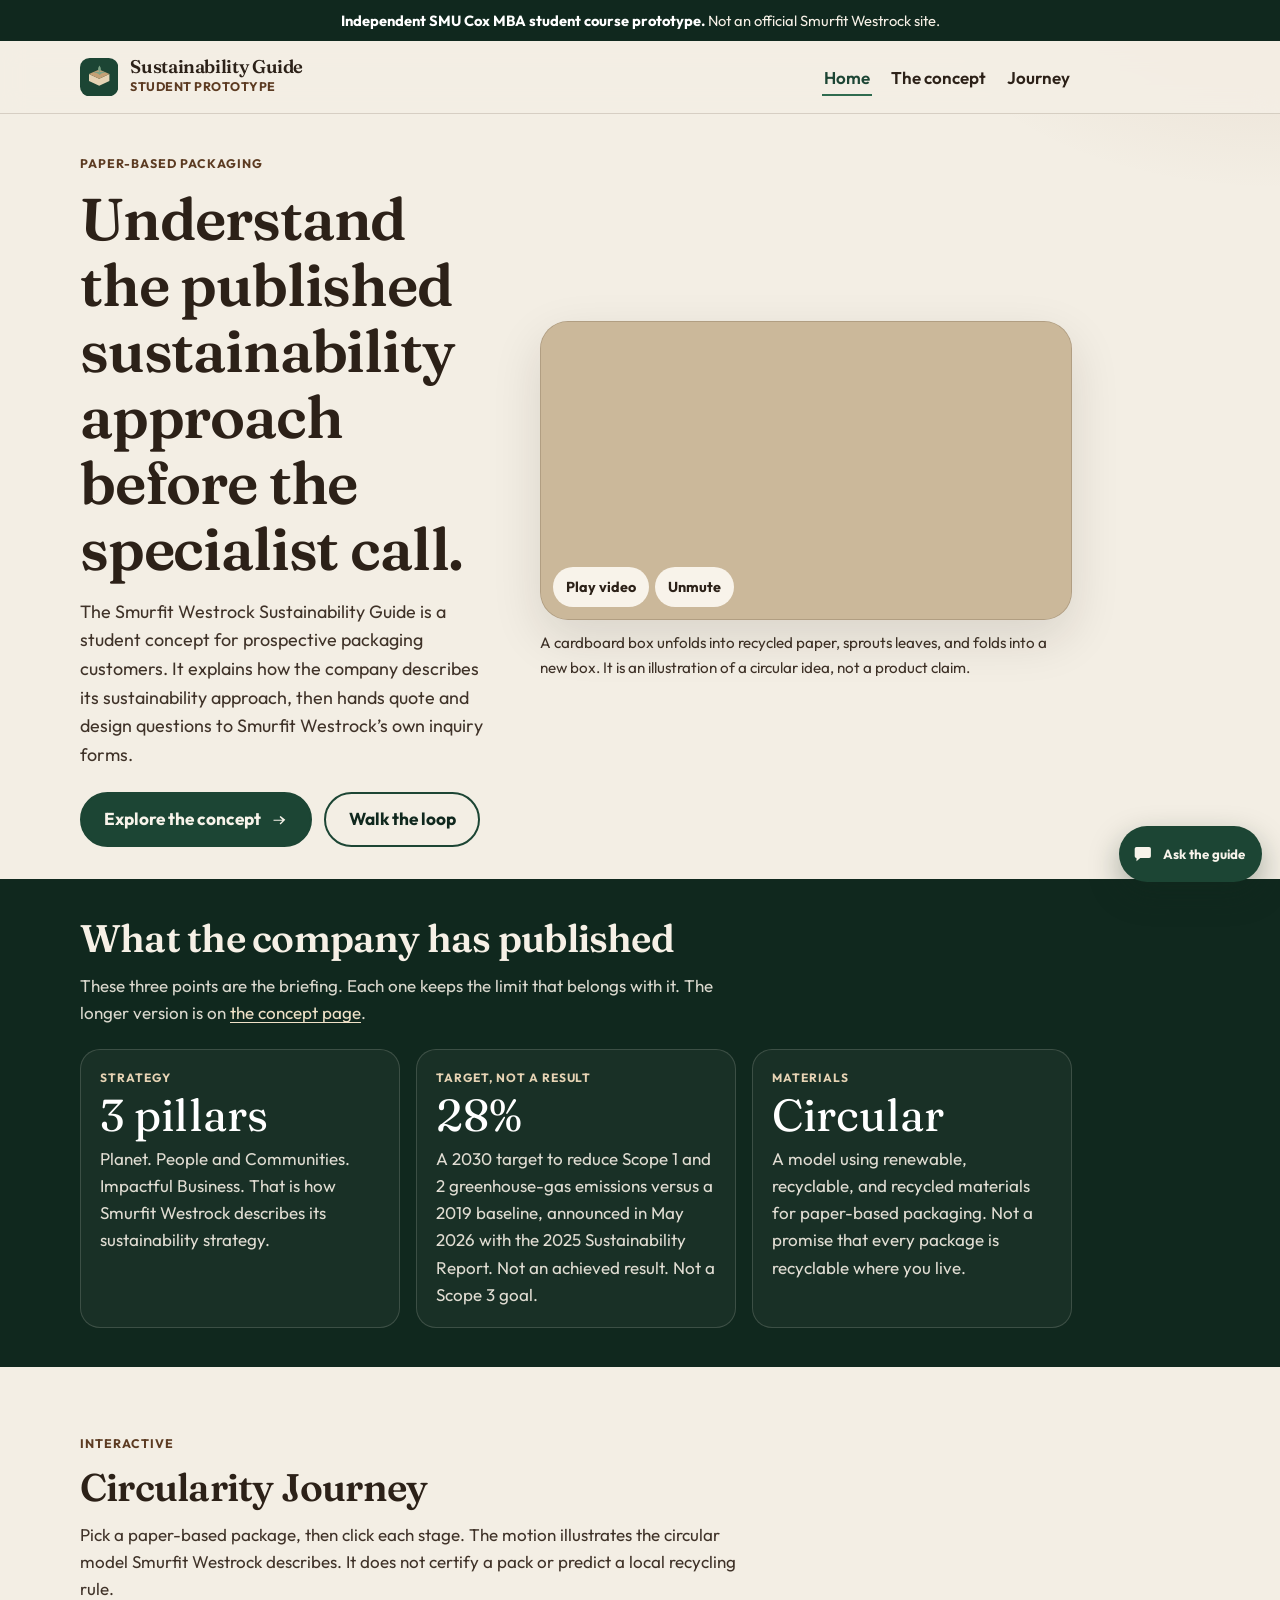
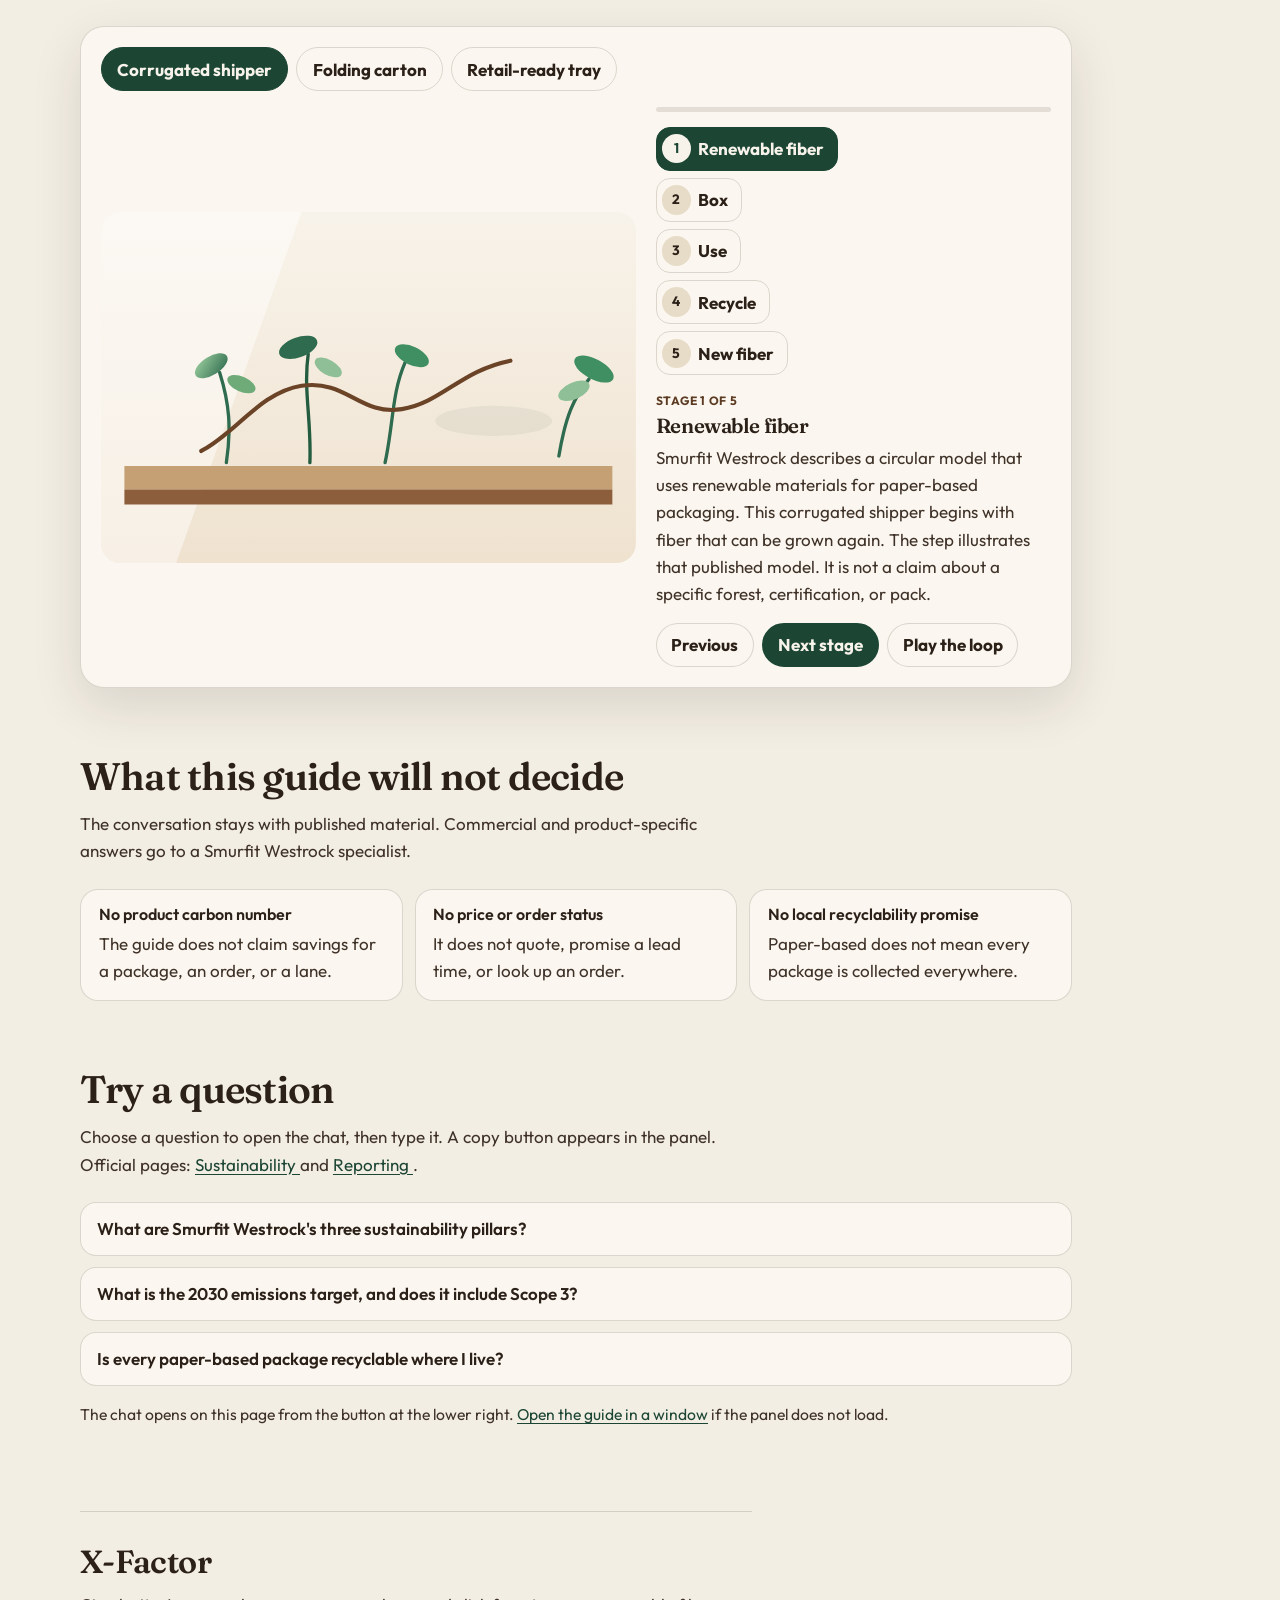
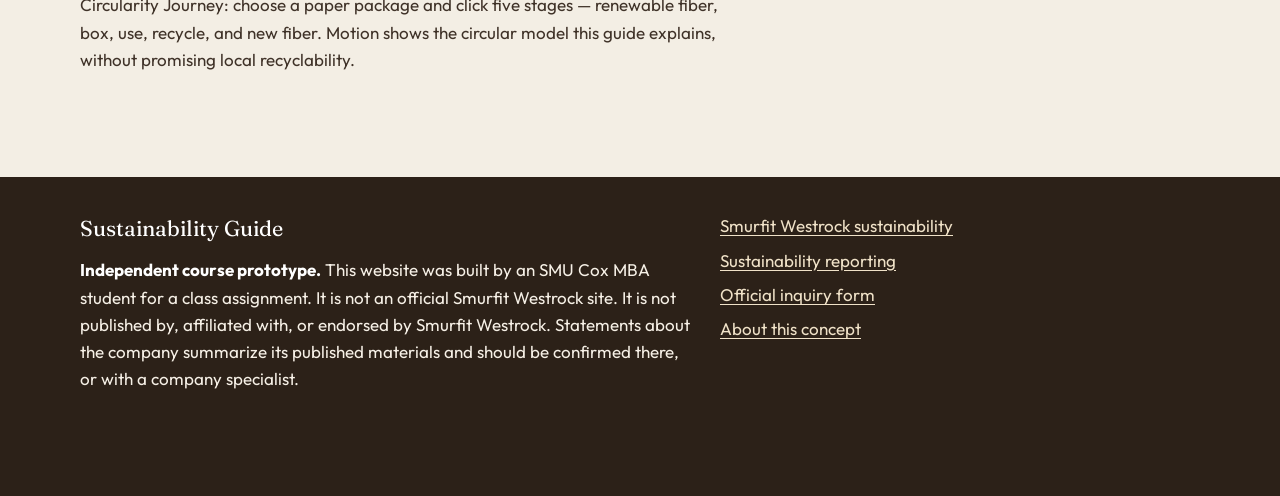
==== index.html @ 787bb8e2 "Add the sustainability guide static site. A student prototype with a looping hero video, an about pa" ====
<!doctype html>
<html lang="en">
<head>
  <meta charset="utf-8">
  <meta name="viewport" content="width=device-width, initial-scale=1">
  <title>Smurfit Westrock Sustainability Guide | SMU Cox student prototype</title>
  <meta name="description" content="Student prototype of a customer guide to Smurfit Westrock’s published sustainability approach. Not an official Smurfit Westrock site.">
  <meta name="author" content="SMU Cox MBA student">
  <meta name="theme-color" content="#1c4534">
  <link rel="canonical" href="https://enrieliasb.github.io/genai-lab5/">
  <meta property="og:title" content="Smurfit Westrock Sustainability Guide">
  <meta property="og:description" content="An SMU Cox MBA student prototype that explains Smurfit Westrock’s published sustainability approach. Not an official company site.">
  <meta property="og:type" content="website">
  <meta property="og:url" content="https://enrieliasb.github.io/genai-lab5/">
  <link rel="icon" href="assets/favicon.svg" type="image/svg+xml">
  <link rel="stylesheet" href="css/styles.css">
</head>
<body>
  <a class="skip" href="#main">Skip to content</a>
  <div class="banner" role="note">
    <p><strong>Independent SMU Cox MBA student course prototype.</strong> Not an official Smurfit Westrock site.</p>
  </div>
  <header class="site-header">
    <div class="wrap header-inner">
      <a class="brand" href="index.html">
        <svg class="brand-mark" viewBox="0 0 32 32" aria-hidden="true">
          <rect width="32" height="32" rx="8" fill="#1c4534"/>
          <path fill="#e6d3b4" d="M7.5 19.2 16 23.2l8.5-4V13.4L16 17.4l-8.5-4v5.8Z"/>
          <path fill="#c4a074" d="M16 17.4 24.5 13.4 16 9.6 7.5 13.4 16 17.4Z"/>
          <path fill="#7ea184" d="M16.2 6.2c1.7 2.2 1.6 4 .1 5.6 2.2-.7 3.8-.5 5.4.8-2.2-.6-3.7.2-5.3 1.6-1.5-1.5-3.1-2.4-5.4-1.6 1.6-1.3 3.2-1.5 5.2-.8-1.5-1.6-1.6-3.4 0-5.6Z"/>
        </svg>
        <span>
          <span class="brand-name">Sustainability Guide</span>
          <span class="brand-tag">Student prototype</span>
        </span>
      </a>
      <nav class="nav" aria-label="Primary">
        <a href="index.html" aria-current="page">Home</a>
        <a href="about.html">The concept</a>
        <a href="#journey">Journey</a>
      </nav>
    </div>
  </header>

  <main id="main" tabindex="-1">
    <section class="hero" aria-labelledby="hero-title">
      <div class="wrap hero-grid">
        <div>
          <p class="eyebrow">Paper-based packaging</p>
          <h1 id="hero-title">Understand the published sustainability approach before the specialist call.</h1>
          <p class="lede">The Smurfit Westrock Sustainability Guide is a student concept for prospective packaging customers. It explains how the company describes its sustainability approach, then hands quote and design questions to Smurfit Westrock’s own inquiry forms.</p>
          <div class="cta-row">
            <a class="btn btn-lg" href="about.html">
              Explore the concept
              <svg viewBox="0 0 20 20" aria-hidden="true"><path fill="currentColor" d="M4 10h10.2l-3.3-3.3 1.1-1.1L17.4 10l-5.4 5.4-1.1-1.1 3.3-3.3H4z"/></svg>
            </a>
            <a class="btn btn-lg btn-secondary" href="#journey">Walk the loop</a>
          </div>
        </div>
        <figure class="hero-figure">
          <div class="video-frame">
            <video class="hero-video" data-hero-video autoplay muted loop playsinline webkit-playsinline preload="auto" src="assets/hero.mp4" aria-labelledby="hero-caption">
              A short illustration of a cardboard box unfolding into paper that sprouts leaves and folds back into a box.
            </video>
            <div class="video-controls">
              <button type="button" data-video-toggle aria-pressed="true">Pause video</button>
              <button type="button" data-video-sound aria-pressed="false">Unmute</button>
            </div>
          </div>
          <figcaption id="hero-caption">A cardboard box unfolds into recycled paper, sprouts leaves, and folds into a new box. It is an illustration of a circular idea, not a product claim.</figcaption>
        </figure>
      </div>
    </section>

    <section class="fact-band" aria-labelledby="facts-title">
      <div class="wrap">
        <h2 id="facts-title">What the company has published</h2>
        <p class="fact-intro">These three points are the briefing. Each one keeps the limit that belongs with it. The longer version is on <a href="about.html">the concept page</a>.</p>
        <div class="fact-grid">
          <article class="fact">
            <p class="fact-kicker">Strategy</p>
            <p class="fact-value">3 pillars</p>
            <p>Planet. People and Communities. Impactful Business. That is how Smurfit Westrock describes its sustainability strategy.</p>
          </article>
          <article class="fact">
            <p class="fact-kicker">Target, not a result</p>
            <p class="fact-value">28%</p>
            <p>A 2030 target to reduce Scope 1 and 2 greenhouse-gas emissions versus a 2019 baseline, announced in May 2026 with the 2025 Sustainability Report. Not an achieved result. Not a Scope 3 goal.</p>
          </article>
          <article class="fact">
            <p class="fact-kicker">Materials</p>
            <p class="fact-value">Circular</p>
            <p>A model using renewable, recyclable, and recycled materials for paper-based packaging. Not a promise that every package is recyclable where you live.</p>
          </article>
        </div>
      </div>
    </section>

    <section class="section" id="journey" data-journey aria-labelledby="journey-title">
      <div class="wrap">
        <div class="section-head">
          <p class="eyebrow">Interactive</p>
          <h2 id="journey-title">Circularity Journey</h2>
          <p>Pick a paper-based package, then click each stage. The motion illustrates the circular model Smurfit Westrock describes. It does not certify a pack or predict a local recycling rule.</p>
        </div>
        <div class="journey-card">
          <div class="picker" role="radiogroup" aria-label="Pick a paper-based package">
            <button type="button" role="radio" data-package="shipper" aria-checked="true">Corrugated shipper</button>
            <button type="button" role="radio" data-package="carton" aria-checked="false" tabindex="-1">Folding carton</button>
            <button type="button" role="radio" data-package="tray" aria-checked="false" tabindex="-1">Retail-ready tray</button>
          </div>
          <div class="journey-layout">
            <div class="scene is-live" data-scene data-stage="fiber" data-package="shipper">
              <svg class="scene-svg" viewBox="0 0 640 420" aria-hidden="true">
                <defs>
                  <linearGradient id="wall" x1="0" y1="0" x2="0" y2="1">
                    <stop offset="0" stop-color="#f8f3ea"/>
                    <stop offset="1" stop-color="#efe2cf"/>
                  </linearGradient>
                  <linearGradient id="leafgrad" x1="0" y1="0" x2="1" y2="1">
                    <stop offset="0" stop-color="#9dcf9f"/>
                    <stop offset="1" stop-color="#2f6b4f"/>
                  </linearGradient>
                </defs>
                <rect width="640" height="420" fill="url(#wall)"/>
                <path d="M0 0h240L90 420H0Z" fill="#fff" opacity=".45"/>
                <ellipse cx="470" cy="250" rx="70" ry="18" fill="#1c4534" opacity=".06"/>
                <g>
                  <path d="M548 292c8-48 18-70 36-92" fill="none" stroke="#2f6b4f" stroke-width="4" stroke-linecap="round"/>
                  <ellipse cx="590" cy="188" rx="26" ry="12" fill="#3f8f63" transform="rotate(28 590 188)"/>
                  <ellipse cx="566" cy="214" rx="20" ry="10" fill="#8fbf96" transform="rotate(-24 566 214)"/>
                </g>
                <path d="M28 304h584v28H28z" fill="#c4a074"/>
                <path d="M28 332h584v18H28z" fill="#8d5e3c"/>
                <g data-layer="fiber" class="sway">
                  <path d="M150 300c6-40 4-70-8-108" fill="none" stroke="#2f6b4f" stroke-width="4" stroke-linecap="round"/>
                  <ellipse cx="132" cy="184" rx="22" ry="11" fill="url(#leafgrad)" transform="rotate(-32 132 184)"/>
                  <ellipse cx="168" cy="206" rx="18" ry="9" fill="#6eab78" transform="rotate(24 168 206)"/>
                  <path d="M250 300c2-52-8-86-2-130" fill="none" stroke="#245c40" stroke-width="4" stroke-linecap="round"/>
                  <ellipse cx="236" cy="162" rx="24" ry="12" fill="#2f6b4f" transform="rotate(-20 236 162)"/>
                  <ellipse cx="272" cy="186" rx="18" ry="9" fill="#8fbf96" transform="rotate(30 272 186)"/>
                  <path d="M340 300c10-46 8-84 24-120" fill="none" stroke="#2f6b4f" stroke-width="4" stroke-linecap="round"/>
                  <ellipse cx="372" cy="172" rx="22" ry="11" fill="#3f8f63" transform="rotate(26 372 172)"/>
                  <path class="fiber-draw" d="M120 286c40-20 70-70 120-78 54-8 70 36 120 28 48-8 70-46 130-58"/>
                </g>
                <g data-layer="box">
                  <g class="box-pop">
                    <polygon points="230,200 320,160 410,200 320,240" fill="var(--box)"/>
                    <polygon points="230,200 320,240 320,320 230,280" fill="var(--box-dark)"/>
                    <polygon points="410,200 320,240 320,320 410,280" fill="var(--box-side)"/>
                    <path d="M320 168v66" stroke="#f7f1e6" stroke-width="4"/>
                  </g>
                </g>
                <g data-layer="use">
                  <path d="M150 300h250" stroke="#8d5e3c" stroke-width="2" stroke-dasharray="5 8" fill="none"/>
                  <g class="shop">
                    <rect x="470" y="214" width="96" height="90" rx="8" fill="#1c4534"/>
                    <rect x="506" y="258" width="24" height="46" fill="#f4efe4"/>
                    <rect x="478" y="232" width="22" height="16" fill="#e7d3b4"/>
                    <rect x="536" y="232" width="22" height="16" fill="#e7d3b4"/>
                  </g>
                  <g class="parcel">
                    <polygon points="150,250 200,228 250,250 200,272" fill="var(--box)"/>
                    <polygon points="150,250 200,272 200,318 150,296" fill="var(--box-dark)"/>
                    <polygon points="250,250 200,272 200,318 250,296" fill="var(--box-side)"/>
                  </g>
                </g>
                <g data-layer="recycle">
                  <g class="spin">
                    <path d="M320 118a96 96 0 1 1-78 42" fill="none" stroke="#2f6b4f" stroke-width="8" stroke-linecap="round"/>
                    <path d="M238 168l-6 22 24-2z" fill="#2f6b4f"/>
                    <path d="M430 250a70 70 0 0 1-108 48" fill="none" stroke="#8fbf96" stroke-width="6" stroke-linecap="round"/>
                  </g>
                  <polygon points="280,210 320,190 360,210 320,230" fill="var(--box)"/>
                  <polygon points="280,210 320,230 320,270 280,250" fill="var(--box-dark)"/>
                  <polygon points="360,210 320,230 320,270 360,250" fill="var(--box-side)"/>
                </g>
                <g data-layer="new">
                  <rect x="210" y="258" width="220" height="18" rx="3" fill="#e4d0b0"/>
                  <rect x="218" y="270" width="204" height="8" rx="2" fill="#c4a074"/>
                  <g class="sprout">
                    <path d="M320 262c0-46-18-74-40-96" fill="none" stroke="#2f6b4f" stroke-width="4" stroke-linecap="round"/>
                    <path d="M320 262c8-40 34-62 58-78" fill="none" stroke="#245c40" stroke-width="4" stroke-linecap="round"/>
                    <ellipse cx="274" cy="160" rx="26" ry="13" fill="url(#leafgrad)" transform="rotate(-28 274 160)"/>
                    <ellipse cx="386" cy="176" rx="24" ry="12" fill="#3f8f63" transform="rotate(24 386 176)"/>
                    <ellipse cx="332" cy="132" rx="16" ry="9" fill="#8fbf96" transform="rotate(-8 332 132)"/>
                  </g>
                </g>
              </svg>
            </div>
            <div>
              <div class="loop-track" aria-hidden="true"><span class="loop-fill" data-loop-fill></span></div>
              <ol class="steps">
                <li><button type="button" data-step="fiber" aria-current="step"><span class="step-index">1</span><span>Renewable fiber</span></button></li>
                <li><button type="button" data-step="box"><span class="step-index">2</span><span>Box</span></button></li>
                <li><button type="button" data-step="use"><span class="step-index">3</span><span>Use</span></button></li>
                <li><button type="button" data-step="recycle"><span class="step-index">4</span><span>Recycle</span></button></li>
                <li><button type="button" data-step="new"><span class="step-index">5</span><span>New fiber</span></button></li>
              </ol>
              <div aria-live="polite">
                <p class="stage-kicker" data-stage-kicker>Stage 1 of 5</p>
                <h3 data-stage-title>Renewable fiber</h3>
                <p data-stage-body>Smurfit Westrock describes a circular model that uses renewable materials for paper-based packaging. This corrugated shipper begins with fiber that can be grown again. The step illustrates that published model. It is not a claim about a specific forest, certification, or pack.</p>
              </div>
              <div class="stage-nav">
                <button type="button" data-stage-prev>Previous</button>
                <button type="button" class="btn" data-stage-next>Next stage</button>
                <button type="button" data-stage-play aria-pressed="false">Play the loop</button>
              </div>
            </div>
          </div>
        </div>
      </div>
    </section>

    <section class="section section-follow" aria-labelledby="bounds-title">
      <div class="wrap">
        <div class="section-head">
          <h2 id="bounds-title">What this guide will not decide</h2>
          <p>The conversation stays with published material. Commercial and product-specific answers go to a Smurfit Westrock specialist.</p>
        </div>
        <div class="bounds">
          <article class="bound">
            <h3>No product carbon number</h3>
            <p>The guide does not claim savings for a package, an order, or a lane.</p>
          </article>
          <article class="bound">
            <h3>No price or order status</h3>
            <p>It does not quote, promise a lead time, or look up an order.</p>
          </article>
          <article class="bound">
            <h3>No local recyclability promise</h3>
            <p>Paper-based does not mean every package is collected everywhere.</p>
          </article>
        </div>
      </div>
    </section>

    <section class="section section-follow" aria-labelledby="ask-title">
      <div class="wrap">
        <div class="section-head">
          <h2 id="ask-title">Try a question</h2>
          <p>Choose a question to open the chat, then type it. A copy button appears in the panel. Official pages: <a href="https://www.smurfitwestrock.com/sustainability" target="_blank" rel="noopener noreferrer">Sustainability <span class="sr-only">(opens in a new tab)</span></a> and <a href="https://www.smurfitwestrock.com/sustainability/reporting" target="_blank" rel="noopener noreferrer">Reporting <span class="sr-only">(opens in a new tab)</span></a>.</p>
        </div>
        <div class="prompt-list">
          <button type="button" class="prompt" data-prompt="What are Smurfit Westrock's three sustainability pillars?">What are Smurfit Westrock's three sustainability pillars?</button>
          <button type="button" class="prompt" data-prompt="What is the 2030 emissions target, and does it include Scope 3?">What is the 2030 emissions target, and does it include Scope 3?</button>
          <button type="button" class="prompt" data-prompt="Is every paper-based package recyclable where I live?">Is every paper-based package recyclable where I live?</button>
        </div>
        <p class="inline-fallback">The chat opens on this page from the button at the lower right. <a data-popup href="https://share.chatling.ai/s/q7byNJL57hivsW9">Open the guide in a window</a> if the panel does not load.</p>
        <noscript>
          <p class="noscript">JavaScript is off, so the chat panel and the circularity explorer will not run. <a href="https://share.chatling.ai/s/q7byNJL57hivsW9">Open the guide chat</a>.</p>
        </noscript>
      </div>
    </section>

    <section class="xfactor" aria-labelledby="xfactor-title">
      <div class="wrap">
        <div class="xfactor-card">
          <h2 id="xfactor-title">X-Factor</h2>
          <p>Circularity Journey: choose a paper package and click five stages — renewable fiber, box, use, recycle, and new fiber. Motion shows the circular model this guide explains, without promising local recyclability.</p>
        </div>
      </div>
    </section>
  </main>

  <footer class="site-footer">
    <div class="wrap footer-grid">
      <div>
        <p class="footer-mark">Sustainability Guide</p>
        <p class="disclaimer"><strong>Independent course prototype.</strong> This website was built by an SMU Cox MBA student for a class assignment. It is not an official Smurfit Westrock site. It is not published by, affiliated with, or endorsed by Smurfit Westrock. Statements about the company summarize its published materials and should be confirmed there, or with a company specialist.</p>
      </div>
      <ul class="footer-links">
        <li><a href="https://www.smurfitwestrock.com/sustainability" target="_blank" rel="noopener noreferrer">Smurfit Westrock sustainability</a></li>
        <li><a href="https://www.smurfitwestrock.com/sustainability/reporting" target="_blank" rel="noopener noreferrer">Sustainability reporting</a></li>
        <li><a href="https://www.smurfitwestrock.com/contact" target="_blank" rel="noopener noreferrer">Official inquiry form</a></li>
        <li><a href="about.html">About this concept</a></li>
      </ul>
    </div>
  </footer>
  <script src="js/chat.js"></script>
  <script src="js/home.js"></script>
</body>
</html>
---- css/styles.css ----
@font-face {
  font-family: "Fraunces";
  font-style: normal;
  font-weight: 400;
  font-display: swap;
  src: url("../assets/fonts/fraunces-400.woff2") format("woff2");
}
@font-face {
  font-family: "Fraunces";
  font-style: normal;
  font-weight: 600;
  font-display: swap;
  src: url("../assets/fonts/fraunces-600.woff2") format("woff2");
}
@font-face {
  font-family: "Fraunces";
  font-style: normal;
  font-weight: 700;
  font-display: swap;
  src: url("../assets/fonts/fraunces-700.woff2") format("woff2");
}
@font-face {
  font-family: "Outfit";
  font-style: normal;
  font-weight: 400;
  font-display: swap;
  src: url("../assets/fonts/outfit-400.woff2") format("woff2");
}
@font-face {
  font-family: "Outfit";
  font-style: normal;
  font-weight: 500;
  font-display: swap;
  src: url("../assets/fonts/outfit-500.woff2") format("woff2");
}
@font-face {
  font-family: "Outfit";
  font-style: normal;
  font-weight: 600;
  font-display: swap;
  src: url("../assets/fonts/outfit-600.woff2") format("woff2");
}
@font-face {
  font-family: "Outfit";
  font-style: normal;
  font-weight: 700;
  font-display: swap;
  src: url("../assets/fonts/outfit-700.woff2") format("woff2");
}

:root {
  --cream: #f3eee4;
  --cream-deep: #e7dcc8;
  --paper: #fbf7f0;
  --ink: #241910;
  --ink-soft: #3f3228;
  --line: rgba(58, 39, 24, 0.16);
  --kraft: #8d5b34;
  --kraft-deep: #5c3b22;
  --bark: #2c2118;
  --forest: #1c4534;
  --forest-deep: #10281e;
  --leaf: #2f6b4f;
  --moss: #d7eadc;
  --gold: #c4a074;
  --shadow: 0 18px 50px rgba(36, 25, 16, 0.12);
  --serif: "Fraunces", "Iowan Old Style", Palatino, "Palatino Linotype", Georgia, serif;
  --sans: "Outfit", "Avenir Next", "Segoe UI", sans-serif;
  --radius: 24px;
  --header: 4.5rem;
}

*,
*::before,
*::after { box-sizing: border-box; }

[hidden] { display: none !important; }

html { scroll-behavior: smooth; }

@media (prefers-reduced-motion: reduce) {
  html { scroll-behavior: auto; }
}

body {
  margin: 0;
  color: var(--ink-soft);
  background:
    radial-gradient(900px 420px at 0% -10%, rgba(46, 107, 79, 0.08), transparent 55%),
    radial-gradient(700px 380px at 100% 0%, rgba(141, 91, 52, 0.1), transparent 50%),
    var(--cream);
  font-family: var(--sans);
  font-size: 1.0625rem;
  line-height: 1.6;
}

img, svg, video { max-width: 100%; }

a { color: var(--forest); text-underline-offset: 0.16em; }

a:hover { color: var(--kraft-deep); }

button { font-family: inherit; cursor: pointer; }

p { margin: 0 0 1rem; }

h1, h2, h3, h4 {
  font-family: var(--serif);
  color: var(--bark);
  line-height: 1.12;
  font-weight: 600;
  letter-spacing: -0.02em;
}

h1 { font-size: clamp(2.35rem, 4.6vw, 4.05rem); margin: 0 0 1rem; }
h2 { font-size: clamp(1.8rem, 3vw, 2.45rem); margin: 0 0 0.75rem; }
h3 { font-size: 1.28rem; margin: 0 0 0.4rem; }

:focus-visible {
  outline: 3px solid var(--kraft);
  outline-offset: 3px;
}

.skip {
  position: absolute;
  left: 1rem;
  top: -4rem;
  z-index: 80;
  background: var(--forest);
  color: var(--paper);
  padding: 0.55rem 0.9rem;
  border-radius: 999px;
  text-decoration: none;
}

.skip:focus { top: 0.75rem; }

.sr-only {
  position: absolute;
  width: 1px;
  height: 1px;
  padding: 0;
  margin: -1px;
  overflow: hidden;
  clip: rect(0, 0, 0, 0);
  white-space: nowrap;
  border: 0;
}

.wrap {
  width: min(1120px, calc(100% - 2.5rem));
  margin-inline: auto;
}

@media (min-width: 900px) {
  .wrap {
    width: auto;
    max-width: 1120px;
    margin-left: max(1.25rem, calc(50% - 560px));
    margin-right: max(13rem, calc(50% - 560px));
  }
}

.banner {
  background: var(--forest-deep);
  color: #f6f0e6;
  text-align: center;
  padding: 0.55rem 1rem;
  font-size: 0.92rem;
}

.banner p { margin: 0; }

.banner strong { color: #fff; font-weight: 650; }

.site-header {
  position: sticky;
  top: 0;
  z-index: 30;
  background: rgba(243, 238, 228, 0.92);
  backdrop-filter: blur(12px);
  border-bottom: 1px solid var(--line);
}

.header-inner {
  display: flex;
  flex-wrap: wrap;
  align-items: center;
  justify-content: space-between;
  gap: 0.75rem 1.25rem;
  min-height: var(--header);
  padding: 0.7rem 0;
}

.brand {
  display: flex;
  align-items: center;
  gap: 0.75rem;
  color: inherit;
  text-decoration: none;
}

.brand-mark { width: 2.4rem; height: 2.4rem; flex: none; }

.brand-name {
  display: block;
  font-family: var(--serif);
  font-weight: 600;
  color: var(--bark);
  font-size: 1.15rem;
  letter-spacing: -0.02em;
  line-height: 1.1;
}

.brand-tag {
  display: block;
  font-size: 0.78rem;
  letter-spacing: 0.04em;
  text-transform: uppercase;
  color: var(--kraft-deep);
  font-weight: 650;
}

.nav {
  display: flex;
  flex-wrap: wrap;
  gap: 0.35rem 1rem;
  align-items: center;
}

.nav a {
  color: var(--bark);
  text-decoration: none;
  font-weight: 600;
  padding: 0.35rem 0.15rem;
}

.nav a[aria-current="page"] {
  color: var(--forest);
  box-shadow: inset 0 -2px 0 var(--leaf);
}

main { padding-bottom: 2rem; }

main :is(section, [id]) { scroll-margin-top: 5.5rem; }

.hero { padding: 2.5rem 0 2rem; }

.hero-grid {
  display: grid;
  gap: 1.75rem;
  align-items: center;
}

.eyebrow {
  margin: 0 0 0.75rem;
  color: var(--kraft-deep);
  font-weight: 700;
  letter-spacing: 0.08em;
  text-transform: uppercase;
  font-size: 0.78rem;
}

.lede {
  font-size: 1.12rem;
  max-width: 40rem;
  color: var(--ink-soft);
}

.cta-row {
  display: flex;
  flex-wrap: wrap;
  gap: 0.75rem;
  margin: 1.4rem 0 0;
}

.btn {
  display: inline-flex;
  align-items: center;
  justify-content: center;
  gap: 0.55rem;
  min-height: 3rem;
  padding: 0.75rem 1.2rem;
  border-radius: 999px;
  border: 2px solid var(--forest);
  background: var(--forest);
  color: #f7f3ea;
  text-decoration: none;
  font-weight: 650;
  line-height: 1.2;
  cursor: pointer;
}

.btn:hover { background: var(--forest-deep); color: #fff; border-color: var(--forest-deep); }

.btn-lg { min-height: 3.4rem; padding: 0.9rem 1.4rem; font-size: 1.08rem; }

.btn-secondary {
  background: transparent;
  color: var(--forest-deep);
}

.btn-secondary:hover { background: var(--forest); color: #f7f3ea; }

.btn svg { width: 1.1rem; height: 1.1rem; }

.hero-figure { margin: 0; }

.video-frame {
  position: relative;
  border-radius: 28px;
  overflow: hidden;
  background: #cbb89a;
  box-shadow: var(--shadow);
  aspect-ratio: 16 / 9;
  border: 1px solid rgba(58, 39, 24, 0.18);
}

.hero-video {
  width: 100%;
  height: 100%;
  object-fit: cover;
  display: block;
  background: #cbb89a;
}

.video-controls {
  position: absolute;
  left: 0.75rem;
  bottom: 0.75rem;
  display: flex;
  flex-wrap: wrap;
  gap: 0.4rem;
}

.video-controls button {
  border: 0;
  background: rgba(251, 247, 240, 0.94);
  color: var(--bark);
  border-radius: 999px;
  min-height: 2.5rem;
  padding: 0.35rem 0.8rem;
  font-weight: 650;
  font-size: 0.9rem;
  cursor: pointer;
}

.hero-figure figcaption {
  margin-top: 0.7rem;
  color: var(--ink-soft);
  font-size: 0.95rem;
}

.fact-band {
  background: var(--forest-deep);
  color: #f6f0e6;
  padding: 2.4rem 0;
}

.fact-band h2 { color: #f6f0e6; }

.fact-intro { max-width: 42rem; color: rgba(246, 240, 230, 0.88); }

.fact-grid {
  display: grid;
  gap: 1rem;
  margin-top: 1.4rem;
}

.fact {
  background: rgba(255, 255, 255, 0.04);
  border: 1px solid rgba(246, 240, 230, 0.16);
  border-radius: 20px;
  padding: 1.15rem 1.2rem 1.2rem;
}

.fact-kicker {
  margin: 0 0 0.35rem;
  text-transform: uppercase;
  letter-spacing: 0.08em;
  font-size: 0.75rem;
  font-weight: 700;
  color: #e6d3b4;
}

.fact-value {
  margin: 0 0 0.45rem;
  font-family: var(--serif);
  font-size: clamp(2rem, 4vw, 2.8rem);
  line-height: 1;
  color: #fff;
}

.fact p:last-child { margin: 0; color: rgba(246, 240, 230, 0.9); }

.fact-band a { color: #f0e2c8; }

.section { padding: 4.2rem 0; }
.section-follow { padding-top: 0; }

.section-head { max-width: 42rem; margin-bottom: 1.5rem; }

.journey-card {
  background: var(--paper);
  border: 1px solid var(--line);
  border-radius: var(--radius);
  box-shadow: var(--shadow);
  padding: 1.1rem;
}

.picker {
  display: flex;
  flex-wrap: wrap;
  gap: 0.5rem;
  margin: 0 0 1rem;
}

.picker button,
.steps button,
.stage-nav button,
.prompt,
.chat-copy {
  font: inherit;
  cursor: pointer;
}

.picker button {
  border-radius: 999px;
  border: 1px solid var(--line);
  background: transparent;
  color: var(--bark);
  min-height: 2.75rem;
  padding: 0.4rem 0.95rem;
  font-weight: 650;
}

.picker button[aria-checked="true"] {
  background: var(--forest);
  border-color: var(--forest);
  color: #f7f3ea;
}

.journey-layout {
  display: grid;
  gap: 1.1rem;
}

.scene {
  background: #f6efe4;
  border-radius: 20px;
  overflow: hidden;
  --box: #d7b48a;
  --box-dark: #8d5a34;
  --box-side: #c4925e;
}

.scene[data-package="carton"] {
  --box: #f0e2cc;
  --box-dark: #b08958;
  --box-side: #e4cfae;
}

.scene[data-package="tray"] {
  --box: #d9c7a6;
  --box-dark: #5f7f62;
  --box-side: #cbb892;
}

.scene-svg { display: block; width: 100%; height: auto; }

.scene [data-layer] {
  opacity: 0;
  transition: opacity 0.5s ease;
}

.scene[data-stage="fiber"] [data-layer="fiber"],
.scene[data-stage="box"] [data-layer="box"],
.scene[data-stage="use"] [data-layer="use"],
.scene[data-stage="recycle"] [data-layer="recycle"],
.scene[data-stage="new"] [data-layer="new"] {
  opacity: 1;
}

.fiber-draw {
  fill: none;
  stroke: #6b4428;
  stroke-width: 5;
  stroke-linecap: round;
  stroke-dasharray: 800;
  stroke-dashoffset: 800;
}

.scene.is-live[data-stage="fiber"] .fiber-draw { animation: draw 1.25s ease forwards; }
.scene.is-live[data-stage="fiber"] .sway {
  transform-box: view-box;
  transform-origin: center bottom;
  animation: sway 2.8s ease-in-out infinite;
}
.scene.is-live[data-stage="box"] .box-pop {
  transform-box: view-box;
  transform-origin: 320px 320px;
  animation: rise 0.7s cubic-bezier(0.16, 0.84, 0.32, 1) both;
}
.scene.is-live[data-stage="use"] .parcel { animation: slide 2.4s ease-in-out infinite alternate; }
.scene.is-live[data-stage="recycle"] .spin {
  transform-box: view-box;
  transform-origin: 320px 210px;
  animation: spin 7s linear infinite;
}
.scene.is-live[data-stage="new"] .sprout {
  transform-box: view-box;
  transform-origin: 320px 268px;
  animation: grow 0.85s cubic-bezier(0.16, 0.84, 0.32, 1) both;
}

@keyframes draw { to { stroke-dashoffset: 0; } }
@keyframes sway {
  0%, 100% { transform: rotate(0deg); }
  50% { transform: rotate(5deg); }
}
@keyframes rise {
  from { transform: translateY(22px) scale(0.88); opacity: 0; }
  to { transform: none; opacity: 1; }
}
@keyframes slide {
  from { transform: translateX(0); }
  to { transform: translateX(120px); }
}
@keyframes spin { to { transform: rotate(360deg); } }
@keyframes grow {
  from { transform: scale(0.15); opacity: 0; }
  to { transform: scale(1); opacity: 1; }
}

.loop-track {
  height: 5px;
  border-radius: 999px;
  background: rgba(58, 39, 24, 0.12);
  overflow: hidden;
  margin-bottom: 0.9rem;
}

.loop-fill {
  display: block;
  height: 100%;
  width: 100%;
  background: var(--leaf);
  transform: scaleX(0);
  transform-origin: left center;
  transition: transform 0.5s ease;
}

.steps {
  list-style: none;
  margin: 0 0 1rem;
  padding: 0;
  display: flex;
  flex-wrap: wrap;
  gap: 0.45rem;
}

.steps button {
  display: inline-flex;
  align-items: center;
  gap: 0.45rem;
  border-radius: 999px;
  border: 1px solid var(--line);
  background: transparent;
  color: var(--bark);
  min-height: 2.75rem;
  padding: 0.25rem 0.8rem 0.25rem 0.3rem;
  font-weight: 650;
}

.step-index {
  width: 1.85rem;
  height: 1.85rem;
  border-radius: 50%;
  display: grid;
  place-items: center;
  background: var(--cream-deep);
  color: var(--bark);
  font-size: 0.85rem;
}

.steps button[aria-current="step"] {
  background: var(--forest);
  border-color: var(--forest);
  color: #f7f3ea;
}

.steps button[aria-current="step"] .step-index {
  background: #f7f3ea;
  color: var(--forest);
}

.stage-kicker {
  margin: 0 0 0.25rem;
  color: var(--kraft-deep);
  font-weight: 700;
  letter-spacing: 0.06em;
  text-transform: uppercase;
  font-size: 0.75rem;
}

.stage-nav {
  display: flex;
  flex-wrap: wrap;
  gap: 0.5rem;
  margin-top: 0.4rem;
}

.stage-nav button {
  min-height: 2.75rem;
  border-radius: 999px;
  border: 1px solid var(--line);
  background: var(--paper);
  color: var(--bark);
  padding: 0.4rem 0.9rem;
  font-weight: 650;
}

.stage-nav .btn {
  background: var(--forest);
  color: #f7f3ea;
  border: 2px solid var(--forest);
}

.bounds {
  display: grid;
  gap: 0.75rem;
}

.bound {
  background: var(--paper);
  border: 1px solid var(--line);
  border-radius: 18px;
  padding: 1rem 1.1rem;
}

.bound h3 { font-family: var(--sans); font-size: 1rem; letter-spacing: 0; }
.bound p { margin: 0; }

.prompt-list {
  display: grid;
  gap: 0.65rem;
  margin: 1rem 0;
}

.prompt {
  text-align: left;
  border-radius: 16px;
  border: 1px solid var(--line);
  background: var(--paper);
  color: var(--bark);
  padding: 0.9rem 1rem;
  font-weight: 600;
  line-height: 1.4;
}

.prompt:hover { border-color: var(--forest); background: var(--moss); }

.inline-fallback { font-size: 0.98rem; }

.xfactor {
  padding: 0 0 3.5rem;
}

.xfactor-card {
  border-top: 1px solid var(--line);
  padding-top: 2rem;
  max-width: 42rem;
}

.xfactor h2 { font-size: clamp(1.6rem, 2.5vw, 2rem); }

.site-footer {
  background: var(--bark);
  color: #f6f0e6;
  padding: 2.2rem 0 6.5rem;
}

.footer-grid {
  display: grid;
  gap: 1.5rem;
}

.footer-mark {
  font-family: var(--serif);
  font-size: 1.35rem;
  margin: 0 0 0.6rem;
  color: #fff;
}

.disclaimer {
  margin: 0;
  max-width: 46rem;
  color: #f6f0e6;
}

.disclaimer strong { color: #fff; }

.footer-links {
  list-style: none;
  margin: 0;
  padding: 0;
  display: grid;
  gap: 0.45rem;
}

.footer-links a { color: #f0e2c8; }

.noscript {
  background: #fff4d8;
  border: 1px solid #e0c48a;
  border-radius: 16px;
  padding: 0.9rem 1rem;
  color: var(--bark);
}

.page-hero { padding: 2.4rem 0 0.5rem; }

.toc {
  display: flex;
  flex-wrap: wrap;
  gap: 0.45rem 0.9rem;
  margin: 1.2rem 0 0.4rem;
}

.toc a { font-weight: 650; }

.prose { padding-bottom: 1rem; }

.prose h2 { margin-top: 2.6rem; }

.flow {
  list-style: none;
  counter-reset: step;
  padding: 0;
  margin: 1.2rem 0 1.4rem;
  display: grid;
  gap: 0.7rem;
}

.flow li {
  counter-increment: step;
  position: relative;
  background: var(--paper);
  border: 1px solid var(--line);
  border-radius: 18px;
  padding: 0.95rem 1rem 1rem 4.3rem;
}

.flow li::before {
  content: counter(step);
  position: absolute;
  left: 0.9rem;
  top: 0.95rem;
  width: 2.1rem;
  height: 2.1rem;
  border-radius: 50%;
  display: grid;
  place-items: center;
  background: var(--forest);
  color: #f7f3ea;
  font-weight: 700;
}

.pillar-grid, .split {
  display: grid;
  gap: 0.8rem;
}

.pillar, .panel {
  background: var(--paper);
  border: 1px solid var(--line);
  border-radius: 20px;
  padding: 1.1rem 1.15rem 1.15rem;
}

.pillar h3 { margin-bottom: 0.4rem; }
.pillar p, .panel p { margin: 0; }

.callout {
  display: grid;
  gap: 0.4rem 1.5rem;
  background: var(--forest-deep);
  color: #f6f0e6;
  border-radius: 24px;
  padding: 1.3rem 1.3rem 1.4rem;
  margin: 1rem 0 1.2rem;
}

.callout h3, .callout .target-number { color: #fff; margin: 0; }

.target-number {
  font-family: var(--serif);
  font-size: clamp(3.4rem, 8vw, 5.2rem);
  line-height: 0.9;
  letter-spacing: -0.04em;
}

.callout p { margin: 0; color: rgba(246, 240, 230, 0.92); }
.callout a { color: #f0e2c8; }

.caveat-list, .guard-list, .source-list {
  margin: 0.4rem 0 1rem;
  padding: 0;
  list-style: none;
  display: grid;
  gap: 0.55rem;
}

.caveat-list li, .guard-list li, .source-list li {
  background: var(--paper);
  border: 1px solid var(--line);
  border-radius: 14px;
  padding: 0.75rem 0.9rem;
}

.guard-list li { display: grid; gap: 0.15rem; }

.tag {
  font-size: 0.72rem;
  font-weight: 750;
  letter-spacing: 0.08em;
  text-transform: uppercase;
  color: var(--kraft-deep);
}

.end-cta { margin: 1rem 0 2.5rem; }

.chat-launcher {
  position: fixed;
  right: 1.15rem;
  bottom: 1.15rem;
  z-index: 61;
  display: inline-flex;
  align-items: center;
  gap: 0.55rem;
  min-height: 3.5rem;
  padding: 0.7rem 1.05rem 0.7rem 0.85rem;
  border: 0;
  border-radius: 999px;
  background: var(--forest);
  color: #f7f3ea;
  box-shadow: 0 12px 30px rgba(16, 40, 30, 0.35);
  font-weight: 700;
  cursor: pointer;
}

.chat-launcher svg { width: 1.35rem; height: 1.35rem; }

.chat-launcher:hover { background: var(--forest-deep); }

.chat-panel {
  position: fixed;
  z-index: 60;
  right: 1.15rem;
  bottom: 5.4rem;
  width: min(400px, calc(100vw - 1.5rem));
  height: min(680px, calc(100vh - 7rem));
  display: flex;
  flex-direction: column;
  background: var(--paper);
  color: var(--ink-soft);
  border-radius: 20px;
  overflow: hidden;
  border: 1px solid var(--line);
  box-shadow: 0 24px 70px rgba(36, 25, 16, 0.28);
}

.chat-panel-bar {
  display: flex;
  align-items: center;
  gap: 0.6rem;
  padding: 0.65rem 0.7rem 0.65rem 0.95rem;
  background: var(--forest);
  color: #f7f3ea;
}

.chat-title {
  margin: 0;
  font-weight: 700;
  flex: 1;
  color: #fff;
  font-family: var(--sans);
  letter-spacing: 0;
  font-size: 1rem;
}

.chat-window-link {
  color: #f7f3ea;
  font-size: 0.82rem;
  font-weight: 650;
  white-space: nowrap;
}

.chat-close {
  width: 2.5rem;
  height: 2.5rem;
  border: 0;
  border-radius: 999px;
  background: transparent;
  color: #fff;
  font-size: 1.6rem;
  line-height: 1;
  cursor: pointer;
}

.chat-note, .chat-suggest { margin: 0; }

.chat-note {
  padding: 0.45rem 0.9rem;
  background: #efe4d2;
  color: var(--bark);
  font-size: 0.82rem;
}

.chat-suggest {
  padding: 0.65rem 0.9rem 0.75rem;
  border-bottom: 1px solid var(--line);
  background: #f7f3ea;
}

.chat-suggest-label {
  margin: 0 0 0.2rem;
  font-size: 0.75rem;
  font-weight: 750;
  letter-spacing: 0.06em;
  text-transform: uppercase;
  color: var(--kraft-deep);
}

.chat-suggest-text { margin: 0 0 0.45rem; font-weight: 650; color: var(--bark); }

.chat-copy {
  border-radius: 999px;
  border: 1px solid var(--forest);
  background: transparent;
  color: var(--forest);
  min-height: 2.2rem;
  padding: 0.2rem 0.75rem;
  font-weight: 700;
}

.chat-frame-wrap {
  position: relative;
  flex: 1;
  min-height: 0;
  background: #fff;
}

.chat-frame-wrap iframe {
  width: 100%;
  height: 100%;
  border: 0;
  display: block;
  background: #fff;
}

.chat-loading {
  position: absolute;
  inset: 0;
  display: grid;
  place-items: center;
  margin: 0;
  background: #fff;
  color: var(--ink-soft);
}

@media (min-width: 760px) {
  .fact-grid, .bounds, .pillar-grid { grid-template-columns: repeat(3, 1fr); }
  .split { grid-template-columns: 0.7fr 1.3fr; align-items: center; }
  .footer-grid { grid-template-columns: 1.4fr 0.8fr; align-items: start; }
}

@media (min-width: 960px) {
  .hero-grid { grid-template-columns: minmax(0, 0.9fr) minmax(0, 1.15fr); gap: 2.75rem; }
  .journey-layout { grid-template-columns: 1.15fr 0.85fr; gap: 1.25rem; align-items: center; }
  .journey-card { padding: 1.25rem; }
  .steps { flex-direction: column; align-items: stretch; }
  .steps button { border-radius: 14px; justify-content: flex-start; }
}

@media (max-width: 720px) {
  .site-footer .wrap { padding-right: 4.75rem; }
  .chat-launcher-label { display: none; }
  .chat-launcher {
    width: 3.6rem;
    height: 3.6rem;
    padding: 0;
    justify-content: center;
    border-radius: 50%;
  }
  .chat-panel {
    inset: 0;
    width: auto;
    height: auto;
    max-height: none;
    border-radius: 0;
  }
  body.chat-open .chat-launcher { visibility: hidden; }
  body.chat-open { overflow: hidden; }
}

@media (prefers-reduced-motion: reduce) {
  .scene [data-layer],
  .loop-fill,
  .fiber-draw,
  .sway,
  .box-pop,
  .parcel,
  .spin,
  .sprout,
  .chat-panel {
    animation: none !important;
    transition: none !important;
  }
  .fiber-draw { stroke-dashoffset: 0; }
}
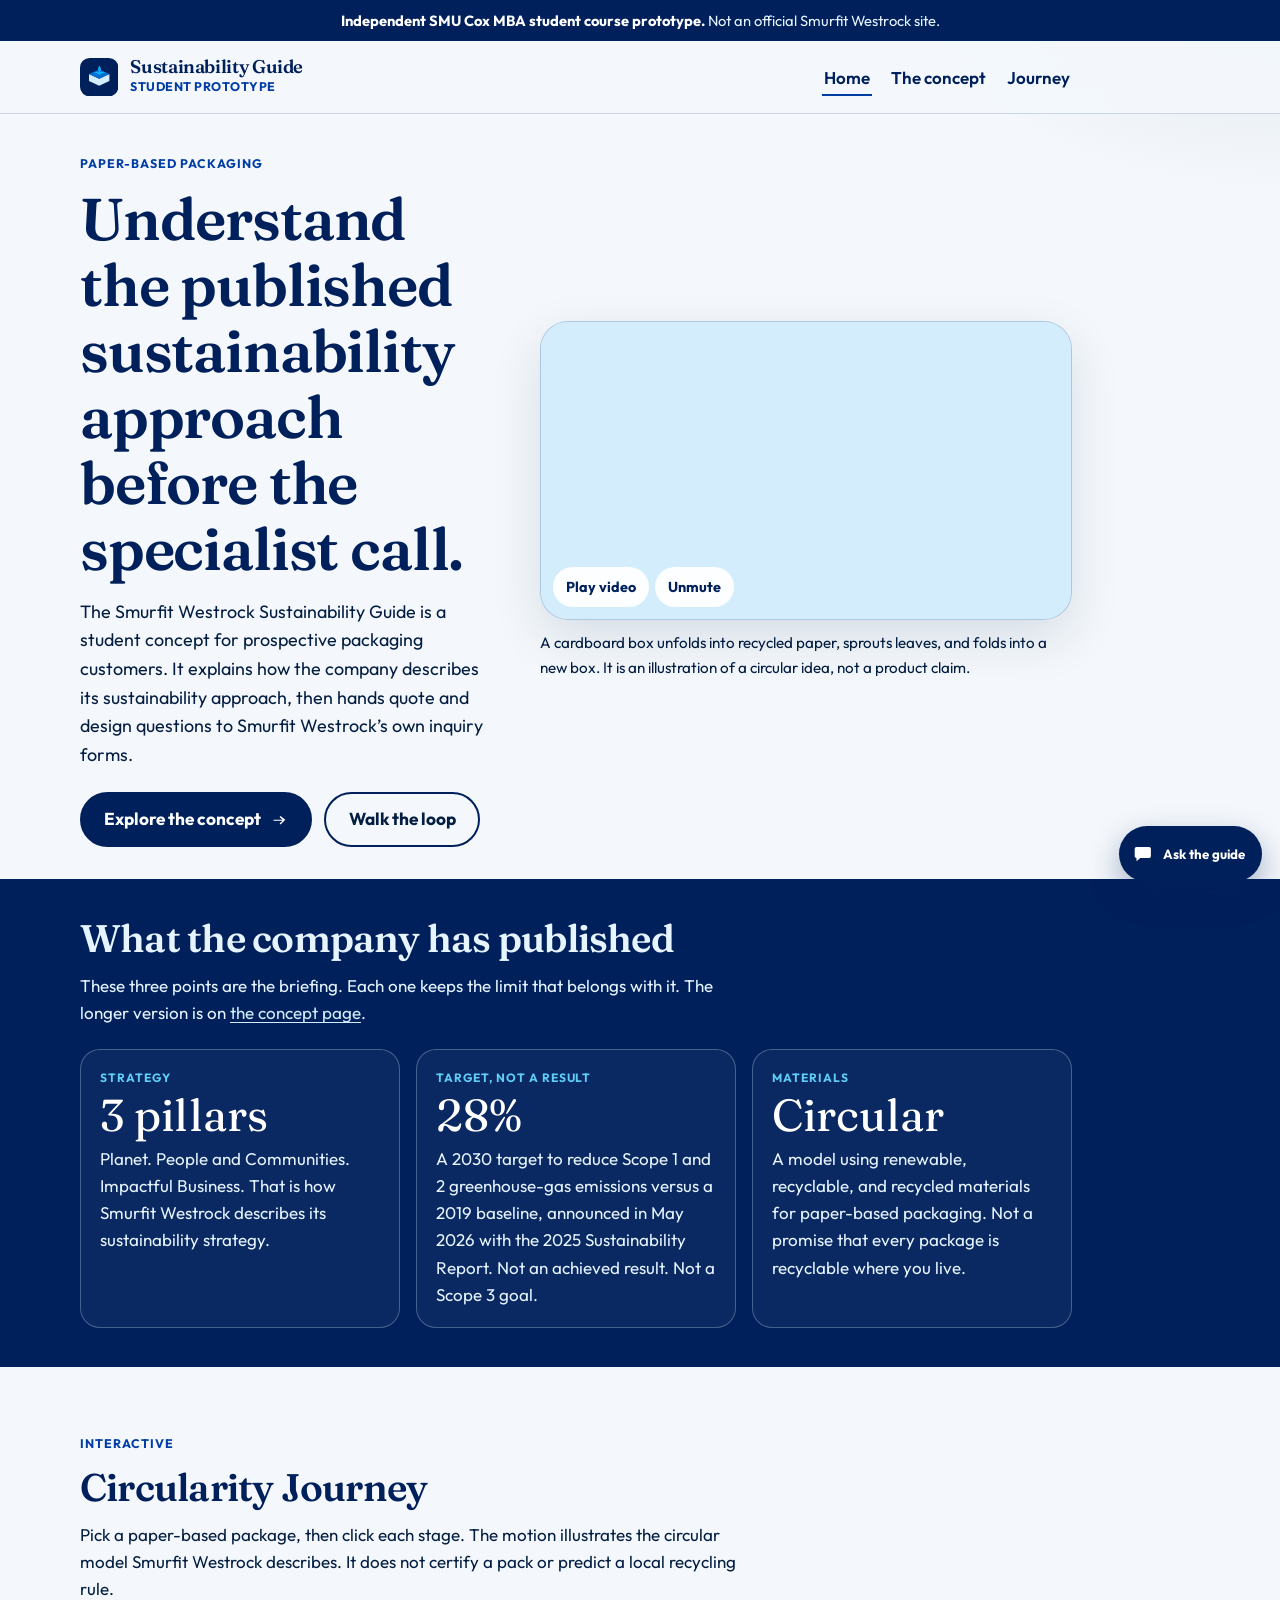
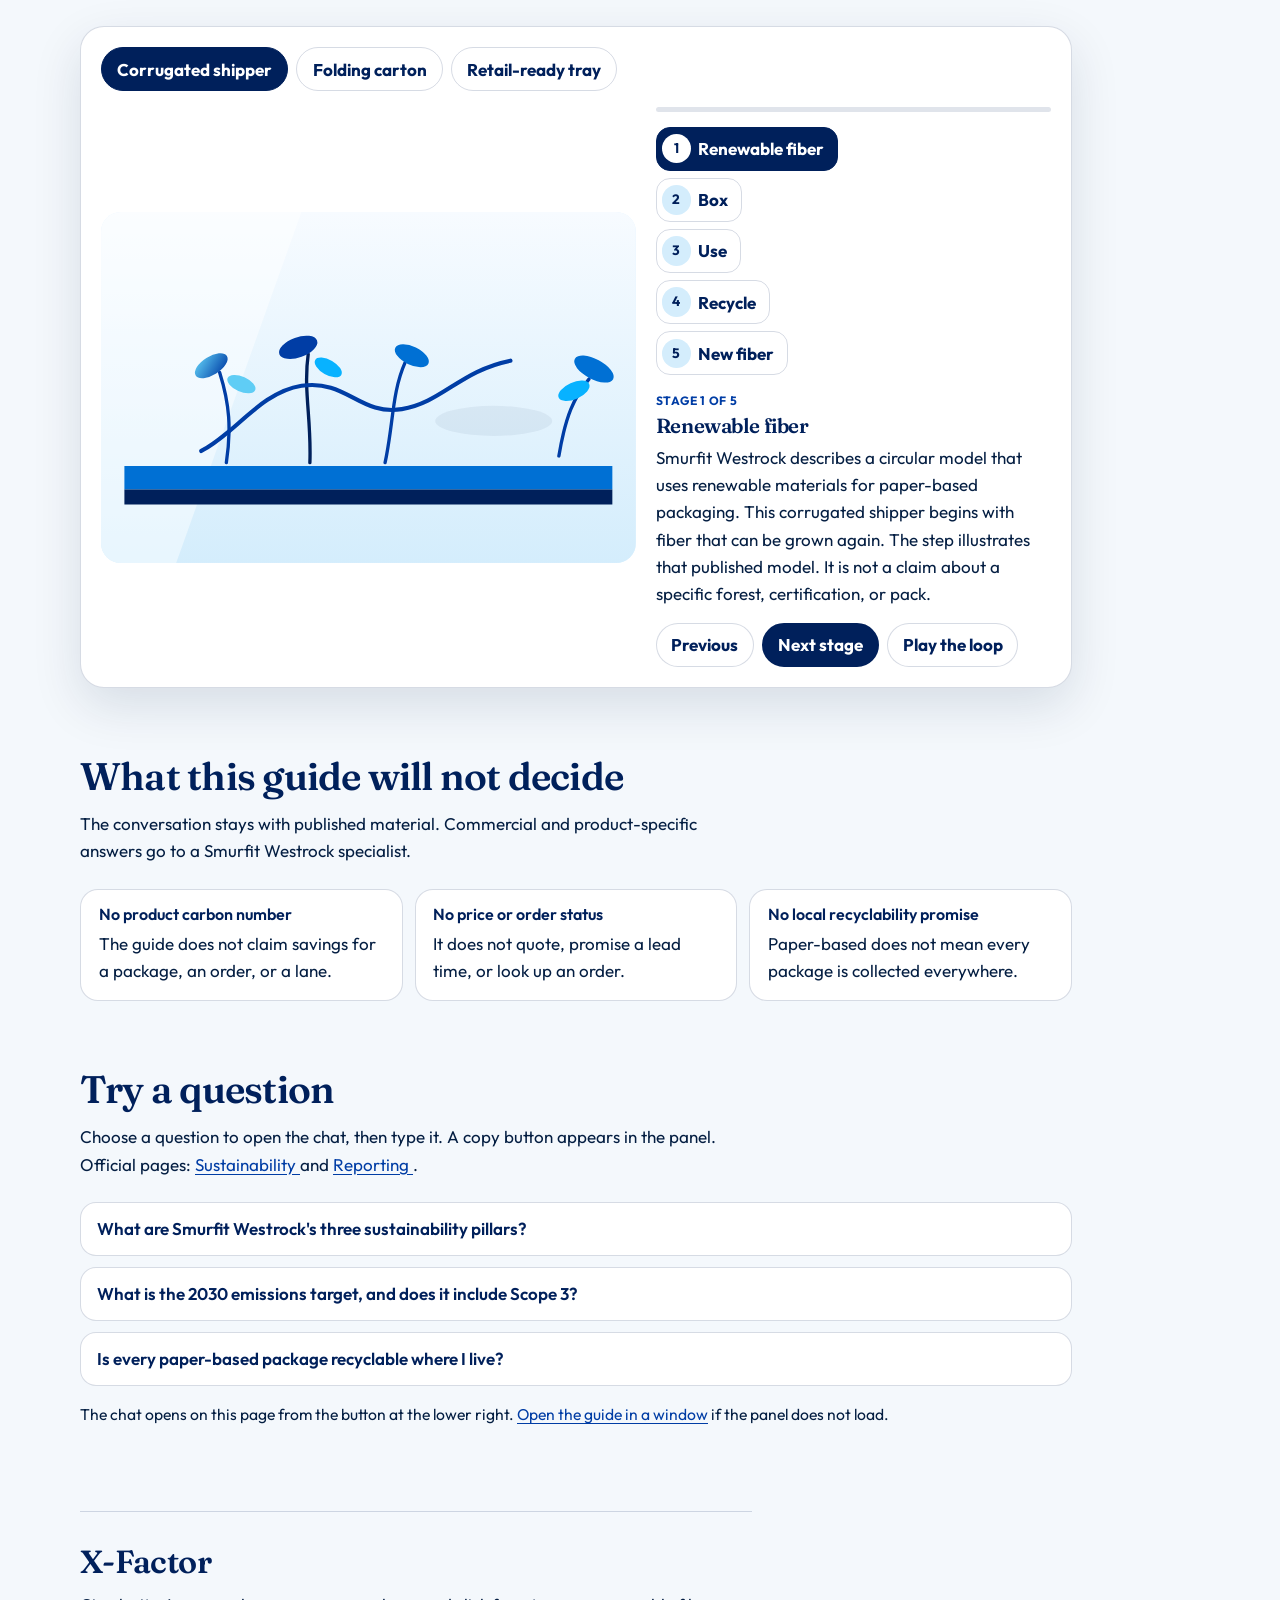
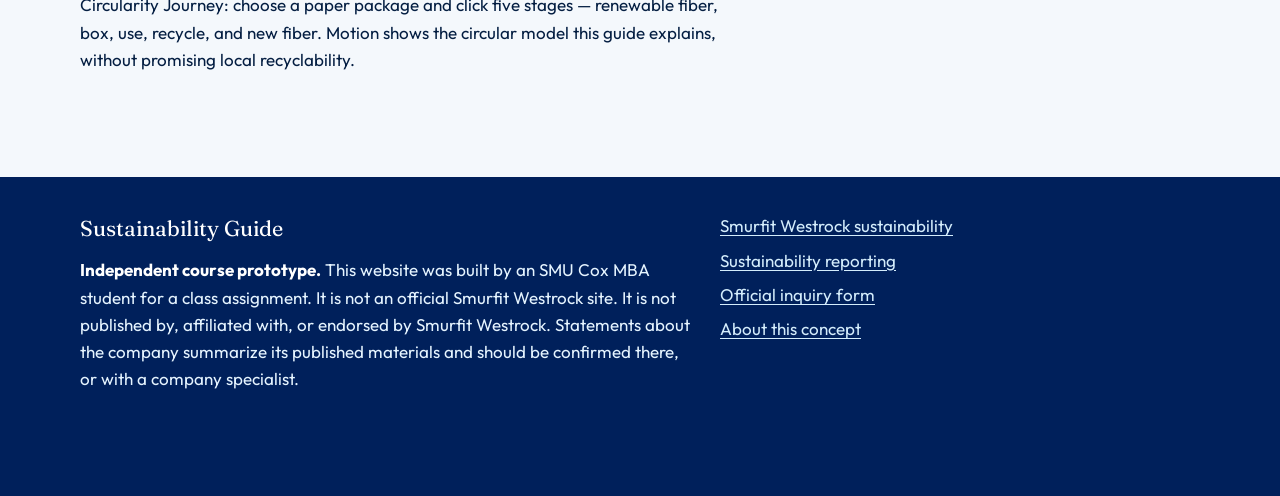
==== commit 774514d9: "Recolor the guide in Smurfit Westrock navy and blue. Use the brand blues from the company site for b" ====
--- a/index.html
+++ b/index.html
@@ -6,7 +6,7 @@
   <title>Smurfit Westrock Sustainability Guide | SMU Cox student prototype</title>
   <meta name="description" content="Student prototype of a customer guide to Smurfit Westrock’s published sustainability approach. Not an official Smurfit Westrock site.">
   <meta name="author" content="SMU Cox MBA student">
-  <meta name="theme-color" content="#1c4534">
+  <meta name="theme-color" content="#00205b">
   <link rel="canonical" href="https://enrieliasb.github.io/genai-lab5/">
   <meta property="og:title" content="Smurfit Westrock Sustainability Guide">
   <meta property="og:description" content="An SMU Cox MBA student prototype that explains Smurfit Westrock’s published sustainability approach. Not an official company site.">
@@ -24,10 +24,10 @@
     <div class="wrap header-inner">
       <a class="brand" href="index.html">
         <svg class="brand-mark" viewBox="0 0 32 32" aria-hidden="true">
-          <rect width="32" height="32" rx="8" fill="#1c4534"/>
-          <path fill="#e6d3b4" d="M7.5 19.2 16 23.2l8.5-4V13.4L16 17.4l-8.5-4v5.8Z"/>
-          <path fill="#c4a074" d="M16 17.4 24.5 13.4 16 9.6 7.5 13.4 16 17.4Z"/>
-          <path fill="#7ea184" d="M16.2 6.2c1.7 2.2 1.6 4 .1 5.6 2.2-.7 3.8-.5 5.4.8-2.2-.6-3.7.2-5.3 1.6-1.5-1.5-3.1-2.4-5.4-1.6 1.6-1.3 3.2-1.5 5.2-.8-1.5-1.6-1.6-3.4 0-5.6Z"/>
+          <rect width="32" height="32" rx="8" fill="#00205b"/>
+          <path fill="#d4edfc" d="M7.5 19.2 16 23.2l8.5-4V13.4L16 17.4l-8.5-4v5.8Z"/>
+          <path fill="#0070d4" d="M16 17.4 24.5 13.4 16 9.6 7.5 13.4 16 17.4Z"/>
+          <path fill="#08b2ff" d="M16.2 6.2c1.7 2.2 1.6 4 .1 5.6 2.2-.7 3.8-.5 5.4.8-2.2-.6-3.7.2-5.3 1.6-1.5-1.5-3.1-2.4-5.4-1.6 1.6-1.3 3.2-1.5 5.2-.8-1.5-1.6-1.6-3.4 0-5.6Z"/>
         </svg>
         <span>
           <span class="brand-name">Sustainability Guide</span>
@@ -114,33 +114,33 @@
               <svg class="scene-svg" viewBox="0 0 640 420" aria-hidden="true">
                 <defs>
                   <linearGradient id="wall" x1="0" y1="0" x2="0" y2="1">
-                    <stop offset="0" stop-color="#f8f3ea"/>
-                    <stop offset="1" stop-color="#efe2cf"/>
+                    <stop offset="0" stop-color="#f7fbff"/>
+                    <stop offset="1" stop-color="#d4edfc"/>
                   </linearGradient>
                   <linearGradient id="leafgrad" x1="0" y1="0" x2="1" y2="1">
-                    <stop offset="0" stop-color="#9dcf9f"/>
-                    <stop offset="1" stop-color="#2f6b4f"/>
+                    <stop offset="0" stop-color="#5fcdf5"/>
+                    <stop offset="1" stop-color="#003da5"/>
                   </linearGradient>
                 </defs>
                 <rect width="640" height="420" fill="url(#wall)"/>
                 <path d="M0 0h240L90 420H0Z" fill="#fff" opacity=".45"/>
-                <ellipse cx="470" cy="250" rx="70" ry="18" fill="#1c4534" opacity=".06"/>
+                <ellipse cx="470" cy="250" rx="70" ry="18" fill="#00205b" opacity=".06"/>
                 <g>
-                  <path d="M548 292c8-48 18-70 36-92" fill="none" stroke="#2f6b4f" stroke-width="4" stroke-linecap="round"/>
-                  <ellipse cx="590" cy="188" rx="26" ry="12" fill="#3f8f63" transform="rotate(28 590 188)"/>
-                  <ellipse cx="566" cy="214" rx="20" ry="10" fill="#8fbf96" transform="rotate(-24 566 214)"/>
-                </g>
-                <path d="M28 304h584v28H28z" fill="#c4a074"/>
-                <path d="M28 332h584v18H28z" fill="#8d5e3c"/>
+                  <path d="M548 292c8-48 18-70 36-92" fill="none" stroke="#003da5" stroke-width="4" stroke-linecap="round"/>
+                  <ellipse cx="590" cy="188" rx="26" ry="12" fill="#0070d4" transform="rotate(28 590 188)"/>
+                  <ellipse cx="566" cy="214" rx="20" ry="10" fill="#08b2ff" transform="rotate(-24 566 214)"/>
+                </g>
+                <path d="M28 304h584v28H28z" fill="#0070d4"/>
+                <path d="M28 332h584v18H28z" fill="#00205b"/>
                 <g data-layer="fiber" class="sway">
-                  <path d="M150 300c6-40 4-70-8-108" fill="none" stroke="#2f6b4f" stroke-width="4" stroke-linecap="round"/>
+                  <path d="M150 300c6-40 4-70-8-108" fill="none" stroke="#003da5" stroke-width="4" stroke-linecap="round"/>
                   <ellipse cx="132" cy="184" rx="22" ry="11" fill="url(#leafgrad)" transform="rotate(-32 132 184)"/>
-                  <ellipse cx="168" cy="206" rx="18" ry="9" fill="#6eab78" transform="rotate(24 168 206)"/>
-                  <path d="M250 300c2-52-8-86-2-130" fill="none" stroke="#245c40" stroke-width="4" stroke-linecap="round"/>
-                  <ellipse cx="236" cy="162" rx="24" ry="12" fill="#2f6b4f" transform="rotate(-20 236 162)"/>
-                  <ellipse cx="272" cy="186" rx="18" ry="9" fill="#8fbf96" transform="rotate(30 272 186)"/>
-                  <path d="M340 300c10-46 8-84 24-120" fill="none" stroke="#2f6b4f" stroke-width="4" stroke-linecap="round"/>
-                  <ellipse cx="372" cy="172" rx="22" ry="11" fill="#3f8f63" transform="rotate(26 372 172)"/>
+                  <ellipse cx="168" cy="206" rx="18" ry="9" fill="#5fcdf5" transform="rotate(24 168 206)"/>
+                  <path d="M250 300c2-52-8-86-2-130" fill="none" stroke="#00205b" stroke-width="4" stroke-linecap="round"/>
+                  <ellipse cx="236" cy="162" rx="24" ry="12" fill="#003da5" transform="rotate(-20 236 162)"/>
+                  <ellipse cx="272" cy="186" rx="18" ry="9" fill="#08b2ff" transform="rotate(30 272 186)"/>
+                  <path d="M340 300c10-46 8-84 24-120" fill="none" stroke="#003da5" stroke-width="4" stroke-linecap="round"/>
+                  <ellipse cx="372" cy="172" rx="22" ry="11" fill="#0070d4" transform="rotate(26 372 172)"/>
                   <path class="fiber-draw" d="M120 286c40-20 70-70 120-78 54-8 70 36 120 28 48-8 70-46 130-58"/>
                 </g>
                 <g data-layer="box">
@@ -148,16 +148,16 @@
                     <polygon points="230,200 320,160 410,200 320,240" fill="var(--box)"/>
                     <polygon points="230,200 320,240 320,320 230,280" fill="var(--box-dark)"/>
                     <polygon points="410,200 320,240 320,320 410,280" fill="var(--box-side)"/>
-                    <path d="M320 168v66" stroke="#f7f1e6" stroke-width="4"/>
+                    <path d="M320 168v66" stroke="#ffffff" stroke-width="4"/>
                   </g>
                 </g>
                 <g data-layer="use">
-                  <path d="M150 300h250" stroke="#8d5e3c" stroke-width="2" stroke-dasharray="5 8" fill="none"/>
+                  <path d="M150 300h250" stroke="#00205b" stroke-width="2" stroke-dasharray="5 8" fill="none"/>
                   <g class="shop">
-                    <rect x="470" y="214" width="96" height="90" rx="8" fill="#1c4534"/>
-                    <rect x="506" y="258" width="24" height="46" fill="#f4efe4"/>
-                    <rect x="478" y="232" width="22" height="16" fill="#e7d3b4"/>
-                    <rect x="536" y="232" width="22" height="16" fill="#e7d3b4"/>
+                    <rect x="470" y="214" width="96" height="90" rx="8" fill="#00205b"/>
+                    <rect x="506" y="258" width="24" height="46" fill="#e5f4ff"/>
+                    <rect x="478" y="232" width="22" height="16" fill="#d4edfc"/>
+                    <rect x="536" y="232" width="22" height="16" fill="#d4edfc"/>
                   </g>
                   <g class="parcel">
                     <polygon points="150,250 200,228 250,250 200,272" fill="var(--box)"/>
@@ -167,23 +167,23 @@
                 </g>
                 <g data-layer="recycle">
                   <g class="spin">
-                    <path d="M320 118a96 96 0 1 1-78 42" fill="none" stroke="#2f6b4f" stroke-width="8" stroke-linecap="round"/>
-                    <path d="M238 168l-6 22 24-2z" fill="#2f6b4f"/>
-                    <path d="M430 250a70 70 0 0 1-108 48" fill="none" stroke="#8fbf96" stroke-width="6" stroke-linecap="round"/>
+                    <path d="M320 118a96 96 0 1 1-78 42" fill="none" stroke="#003da5" stroke-width="8" stroke-linecap="round"/>
+                    <path d="M238 168l-6 22 24-2z" fill="#003da5"/>
+                    <path d="M430 250a70 70 0 0 1-108 48" fill="none" stroke="#08b2ff" stroke-width="6" stroke-linecap="round"/>
                   </g>
                   <polygon points="280,210 320,190 360,210 320,230" fill="var(--box)"/>
                   <polygon points="280,210 320,230 320,270 280,250" fill="var(--box-dark)"/>
                   <polygon points="360,210 320,230 320,270 360,250" fill="var(--box-side)"/>
                 </g>
                 <g data-layer="new">
-                  <rect x="210" y="258" width="220" height="18" rx="3" fill="#e4d0b0"/>
-                  <rect x="218" y="270" width="204" height="8" rx="2" fill="#c4a074"/>
+                  <rect x="210" y="258" width="220" height="18" rx="3" fill="#d4edfc"/>
+                  <rect x="218" y="270" width="204" height="8" rx="2" fill="#0070d4"/>
                   <g class="sprout">
-                    <path d="M320 262c0-46-18-74-40-96" fill="none" stroke="#2f6b4f" stroke-width="4" stroke-linecap="round"/>
-                    <path d="M320 262c8-40 34-62 58-78" fill="none" stroke="#245c40" stroke-width="4" stroke-linecap="round"/>
+                    <path d="M320 262c0-46-18-74-40-96" fill="none" stroke="#003da5" stroke-width="4" stroke-linecap="round"/>
+                    <path d="M320 262c8-40 34-62 58-78" fill="none" stroke="#00205b" stroke-width="4" stroke-linecap="round"/>
                     <ellipse cx="274" cy="160" rx="26" ry="13" fill="url(#leafgrad)" transform="rotate(-28 274 160)"/>
-                    <ellipse cx="386" cy="176" rx="24" ry="12" fill="#3f8f63" transform="rotate(24 386 176)"/>
-                    <ellipse cx="332" cy="132" rx="16" ry="9" fill="#8fbf96" transform="rotate(-8 332 132)"/>
+                    <ellipse cx="386" cy="176" rx="24" ry="12" fill="#0070d4" transform="rotate(24 386 176)"/>
+                    <ellipse cx="332" cy="132" rx="16" ry="9" fill="#08b2ff" transform="rotate(-8 332 132)"/>
                   </g>
                 </g>
               </svg>
--- a/css/styles.css
+++ b/css/styles.css
@@ -49,21 +49,21 @@
 }
 
 :root {
-  --cream: #f3eee4;
-  --cream-deep: #e7dcc8;
-  --paper: #fbf7f0;
-  --ink: #241910;
-  --ink-soft: #3f3228;
-  --line: rgba(58, 39, 24, 0.16);
-  --kraft: #8d5b34;
-  --kraft-deep: #5c3b22;
-  --bark: #2c2118;
-  --forest: #1c4534;
-  --forest-deep: #10281e;
-  --leaf: #2f6b4f;
-  --moss: #d7eadc;
-  --gold: #c4a074;
-  --shadow: 0 18px 50px rgba(36, 25, 16, 0.12);
+  --cream: #f4f8fc;
+  --cream-deep: #d4edfc;
+  --paper: #ffffff;
+  --ink: #041e42;
+  --ink-soft: #041e42;
+  --line: rgba(0, 32, 91, 0.16);
+  --kraft: #003da5;
+  --kraft-deep: #003da5;
+  --bark: #00205b;
+  --forest: #00205b;
+  --forest-deep: #041e42;
+  --leaf: #003da5;
+  --moss: #e5f4ff;
+  --gold: #5fcdf5;
+  --shadow: 0 18px 50px rgba(4, 30, 66, 0.12);
   --serif: "Fraunces", "Iowan Old Style", Palatino, "Palatino Linotype", Georgia, serif;
   --sans: "Outfit", "Avenir Next", "Segoe UI", sans-serif;
   --radius: 24px;
@@ -86,8 +86,8 @@
   margin: 0;
   color: var(--ink-soft);
   background:
-    radial-gradient(900px 420px at 0% -10%, rgba(46, 107, 79, 0.08), transparent 55%),
-    radial-gradient(700px 380px at 100% 0%, rgba(141, 91, 52, 0.1), transparent 50%),
+    radial-gradient(900px 420px at 0% -10%, rgba(0, 61, 165, 0.08), transparent 55%),
+    radial-gradient(700px 380px at 100% 0%, rgba(0, 32, 91, 0.08), transparent 50%),
     var(--cream);
   font-family: var(--sans);
   font-size: 1.0625rem;
@@ -96,9 +96,9 @@
 
 img, svg, video { max-width: 100%; }
 
-a { color: var(--forest); text-underline-offset: 0.16em; }
-
-a:hover { color: var(--kraft-deep); }
+a { color: #003da5; text-underline-offset: 0.16em; }
+
+a:hover { color: #00205b; }
 
 button { font-family: inherit; cursor: pointer; }
 
@@ -117,8 +117,15 @@
 h3 { font-size: 1.28rem; margin: 0 0 0.4rem; }
 
 :focus-visible {
-  outline: 3px solid var(--kraft);
+  outline: 3px solid #003da5;
   outline-offset: 3px;
+}
+
+.site-footer a:focus-visible,
+.fact-band a:focus-visible,
+.callout a:focus-visible,
+.chat-panel-bar :focus-visible {
+  outline-color: #5fcdf5;
 }
 
 .skip {
@@ -162,8 +169,8 @@
 }
 
 .banner {
-  background: var(--forest-deep);
-  color: #f6f0e6;
+  background: var(--forest);
+  color: #e5f4ff;
   text-align: center;
   padding: 0.55rem 1rem;
   font-size: 0.92rem;
@@ -177,7 +184,7 @@
   position: sticky;
   top: 0;
   z-index: 30;
-  background: rgba(243, 238, 228, 0.92);
+  background: rgba(244, 248, 252, 0.92);
   backdrop-filter: blur(12px);
   border-bottom: 1px solid var(--line);
 }
@@ -284,7 +291,7 @@
   border-radius: 999px;
   border: 2px solid var(--forest);
   background: var(--forest);
-  color: #f7f3ea;
+  color: #ffffff;
   text-decoration: none;
   font-weight: 650;
   line-height: 1.2;
@@ -300,7 +307,7 @@
   color: var(--forest-deep);
 }
 
-.btn-secondary:hover { background: var(--forest); color: #f7f3ea; }
+.btn-secondary:hover { background: var(--forest); color: #ffffff; }
 
 .btn svg { width: 1.1rem; height: 1.1rem; }
 
@@ -310,10 +317,10 @@
   position: relative;
   border-radius: 28px;
   overflow: hidden;
-  background: #cbb89a;
+  background: #d4edfc;
   box-shadow: var(--shadow);
   aspect-ratio: 16 / 9;
-  border: 1px solid rgba(58, 39, 24, 0.18);
+  border: 1px solid rgba(0, 32, 91, 0.18);
 }
 
 .hero-video {
@@ -321,7 +328,7 @@
   height: 100%;
   object-fit: cover;
   display: block;
-  background: #cbb89a;
+  background: #d4edfc;
 }
 
 .video-controls {
@@ -335,7 +342,7 @@
 
 .video-controls button {
   border: 0;
-  background: rgba(251, 247, 240, 0.94);
+  background: rgba(255, 255, 255, 0.94);
   color: var(--bark);
   border-radius: 999px;
   min-height: 2.5rem;
@@ -352,14 +359,14 @@
 }
 
 .fact-band {
-  background: var(--forest-deep);
-  color: #f6f0e6;
+  background: var(--forest);
+  color: #e5f4ff;
   padding: 2.4rem 0;
 }
 
-.fact-band h2 { color: #f6f0e6; }
-
-.fact-intro { max-width: 42rem; color: rgba(246, 240, 230, 0.88); }
+.fact-band h2 { color: #e5f4ff; }
+
+.fact-intro { max-width: 42rem; color: #e5f4ff; }
 
 .fact-grid {
   display: grid;
@@ -369,7 +376,7 @@
 
 .fact {
   background: rgba(255, 255, 255, 0.04);
-  border: 1px solid rgba(246, 240, 230, 0.16);
+  border: 1px solid rgba(229, 244, 255, 0.28);
   border-radius: 20px;
   padding: 1.15rem 1.2rem 1.2rem;
 }
@@ -380,7 +387,7 @@
   letter-spacing: 0.08em;
   font-size: 0.75rem;
   font-weight: 700;
-  color: #e6d3b4;
+  color: #5fcdf5;
 }
 
 .fact-value {
@@ -391,9 +398,9 @@
   color: #fff;
 }
 
-.fact p:last-child { margin: 0; color: rgba(246, 240, 230, 0.9); }
-
-.fact-band a { color: #f0e2c8; }
+.fact p:last-child { margin: 0; color: #e5f4ff; }
+
+.fact-band a { color: #d4edfc; }
 
 .section { padding: 4.2rem 0; }
 .section-follow { padding-top: 0; }
@@ -437,7 +444,7 @@
 .picker button[aria-checked="true"] {
   background: var(--forest);
   border-color: var(--forest);
-  color: #f7f3ea;
+  color: #ffffff;
 }
 
 .journey-layout {
@@ -446,24 +453,24 @@
 }
 
 .scene {
-  background: #f6efe4;
+  background: #e5f4ff;
   border-radius: 20px;
   overflow: hidden;
-  --box: #d7b48a;
-  --box-dark: #8d5a34;
-  --box-side: #c4925e;
+  --box: #5fcdf5;
+  --box-dark: #003da5;
+  --box-side: #0070d4;
 }
 
 .scene[data-package="carton"] {
-  --box: #f0e2cc;
-  --box-dark: #b08958;
-  --box-side: #e4cfae;
+  --box: #d4edfc;
+  --box-dark: #0070d4;
+  --box-side: #5fcdf5;
 }
 
 .scene[data-package="tray"] {
-  --box: #d9c7a6;
-  --box-dark: #5f7f62;
-  --box-side: #cbb892;
+  --box: #0070d4;
+  --box-dark: #00205b;
+  --box-side: #003da5;
 }
 
 .scene-svg { display: block; width: 100%; height: auto; }
@@ -483,7 +490,7 @@
 
 .fiber-draw {
   fill: none;
-  stroke: #6b4428;
+  stroke: #003da5;
   stroke-width: 5;
   stroke-linecap: round;
   stroke-dasharray: 800;
@@ -535,7 +542,7 @@
 .loop-track {
   height: 5px;
   border-radius: 999px;
-  background: rgba(58, 39, 24, 0.12);
+  background: rgba(0, 32, 91, 0.12);
   overflow: hidden;
   margin-bottom: 0.9rem;
 }
@@ -586,11 +593,11 @@
 .steps button[aria-current="step"] {
   background: var(--forest);
   border-color: var(--forest);
-  color: #f7f3ea;
+  color: #ffffff;
 }
 
 .steps button[aria-current="step"] .step-index {
-  background: #f7f3ea;
+  background: #ffffff;
   color: var(--forest);
 }
 
@@ -622,7 +629,7 @@
 
 .stage-nav .btn {
   background: var(--forest);
-  color: #f7f3ea;
+  color: #ffffff;
   border: 2px solid var(--forest);
 }
 
@@ -676,7 +683,7 @@
 
 .site-footer {
   background: var(--bark);
-  color: #f6f0e6;
+  color: #e5f4ff;
   padding: 2.2rem 0 6.5rem;
 }
 
@@ -695,7 +702,7 @@
 .disclaimer {
   margin: 0;
   max-width: 46rem;
-  color: #f6f0e6;
+  color: #e5f4ff;
 }
 
 .disclaimer strong { color: #fff; }
@@ -708,11 +715,16 @@
   gap: 0.45rem;
 }
 
-.footer-links a { color: #f0e2c8; }
+.footer-links a { color: #d4edfc; }
+
+.footer-links a:hover,
+.fact-band a:hover,
+.callout a:hover,
+.chat-window-link:hover { color: #ffffff; }
 
 .noscript {
-  background: #fff4d8;
-  border: 1px solid #e0c48a;
+  background: #e5f4ff;
+  border: 1px solid #003da5;
   border-radius: 16px;
   padding: 0.9rem 1rem;
   color: var(--bark);
@@ -762,7 +774,7 @@
   display: grid;
   place-items: center;
   background: var(--forest);
-  color: #f7f3ea;
+  color: #ffffff;
   font-weight: 700;
 }
 
@@ -784,8 +796,8 @@
 .callout {
   display: grid;
   gap: 0.4rem 1.5rem;
-  background: var(--forest-deep);
-  color: #f6f0e6;
+  background: var(--forest);
+  color: #e5f4ff;
   border-radius: 24px;
   padding: 1.3rem 1.3rem 1.4rem;
   margin: 1rem 0 1.2rem;
@@ -800,8 +812,8 @@
   letter-spacing: -0.04em;
 }
 
-.callout p { margin: 0; color: rgba(246, 240, 230, 0.92); }
-.callout a { color: #f0e2c8; }
+.callout p { margin: 0; color: #e5f4ff; }
+.callout a { color: #d4edfc; }
 
 .caveat-list, .guard-list, .source-list {
   margin: 0.4rem 0 1rem;
@@ -843,8 +855,8 @@
   border: 0;
   border-radius: 999px;
   background: var(--forest);
-  color: #f7f3ea;
-  box-shadow: 0 12px 30px rgba(16, 40, 30, 0.35);
+  color: #ffffff;
+  box-shadow: 0 12px 30px rgba(0, 32, 91, 0.35);
   font-weight: 700;
   cursor: pointer;
 }
@@ -867,7 +879,7 @@
   border-radius: 20px;
   overflow: hidden;
   border: 1px solid var(--line);
-  box-shadow: 0 24px 70px rgba(36, 25, 16, 0.28);
+  box-shadow: 0 24px 70px rgba(4, 30, 66, 0.28);
 }
 
 .chat-panel-bar {
@@ -876,7 +888,7 @@
   gap: 0.6rem;
   padding: 0.65rem 0.7rem 0.65rem 0.95rem;
   background: var(--forest);
-  color: #f7f3ea;
+  color: #ffffff;
 }
 
 .chat-title {
@@ -890,7 +902,7 @@
 }
 
 .chat-window-link {
-  color: #f7f3ea;
+  color: #ffffff;
   font-size: 0.82rem;
   font-weight: 650;
   white-space: nowrap;
@@ -912,7 +924,7 @@
 
 .chat-note {
   padding: 0.45rem 0.9rem;
-  background: #efe4d2;
+  background: #e5f4ff;
   color: var(--bark);
   font-size: 0.82rem;
 }
@@ -920,7 +932,7 @@
 .chat-suggest {
   padding: 0.65rem 0.9rem 0.75rem;
   border-bottom: 1px solid var(--line);
-  background: #f7f3ea;
+  background: #f4f8fc;
 }
 
 .chat-suggest-label {
